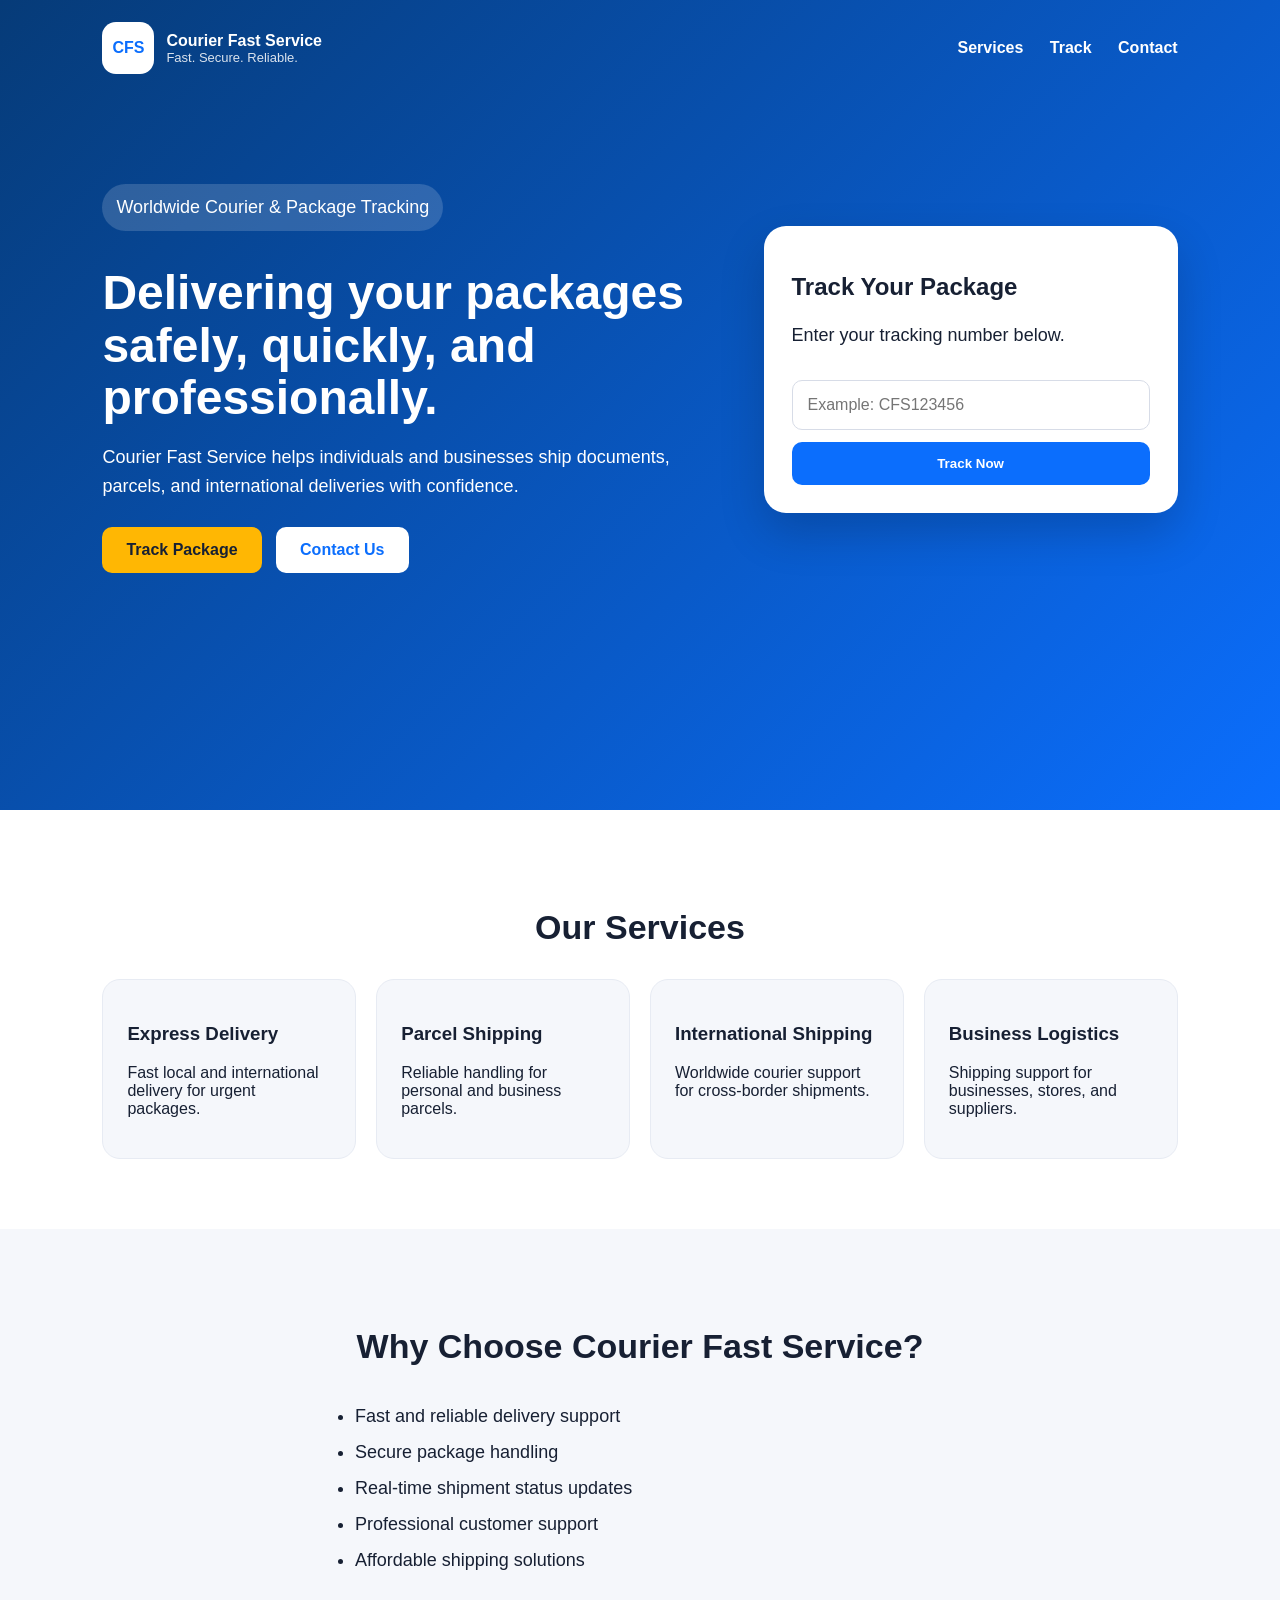
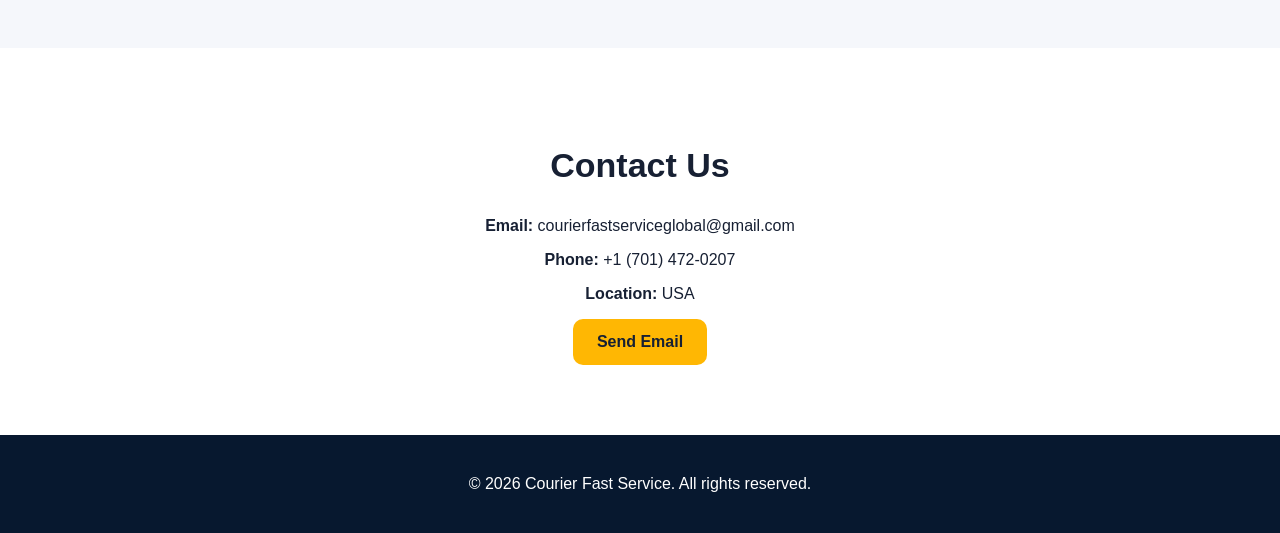
==== index.html @ 18596aa1 "Add files via upload" ====
<!DOCTYPE html>
<html lang="en">
<head>
  <meta charset="UTF-8" />
  <meta name="viewport" content="width=device-width, initial-scale=1.0" />
  <title>Courier Fast Service</title>
  <link rel="stylesheet" href="style.css" />
</head>
<body>
  <header class="header">
    <nav class="nav">
      <div class="brand">
        <div class="logo">CFS</div>
        <div>
          <strong>Courier Fast Service</strong>
          <span>Fast. Secure. Reliable.</span>
        </div>
      </div>
      <div class="nav-links">
        <a href="#services">Services</a>
        <a href="#track">Track</a>
        <a href="#contact">Contact</a>
      </div>
    </nav>

    <section class="hero">
      <div class="hero-text">
        <p class="badge">Worldwide Courier & Package Tracking</p>
        <h1>Delivering your packages safely, quickly, and professionally.</h1>
        <p>Courier Fast Service helps individuals and businesses ship documents, parcels, and international deliveries with confidence.</p>
        <div class="hero-buttons">
          <a href="#track" class="btn primary">Track Package</a>
          <a href="#contact" class="btn secondary">Contact Us</a>
        </div>
      </div>

      <div class="track-card" id="track">
        <h2>Track Your Package</h2>
        <p>Enter your tracking number below.</p>
        <input id="trackingInput" type="text" placeholder="Example: CFS123456" />
        <button onclick="trackPackage()">Track Now</button>
        <div id="trackingResult" class="result"></div>
      </div>
    </section>
  </header>

  <main>
    <section class="section" id="services">
      <h2>Our Services</h2>
      <div class="cards">
        <div class="card"><h3>Express Delivery</h3><p>Fast local and international delivery for urgent packages.</p></div>
        <div class="card"><h3>Parcel Shipping</h3><p>Reliable handling for personal and business parcels.</p></div>
        <div class="card"><h3>International Shipping</h3><p>Worldwide courier support for cross-border shipments.</p></div>
        <div class="card"><h3>Business Logistics</h3><p>Shipping support for businesses, stores, and suppliers.</p></div>
      </div>
    </section>

    <section class="section about">
      <h2>Why Choose Courier Fast Service?</h2>
      <ul>
        <li>Fast and reliable delivery support</li>
        <li>Secure package handling</li>
        <li>Real-time shipment status updates</li>
        <li>Professional customer support</li>
        <li>Affordable shipping solutions</li>
      </ul>
    </section>

    <section class="section contact" id="contact">
      <h2>Contact Us</h2>
      <p><strong>Email:</strong> courierfastserviceglobal@gmail.com</p>
      <p><strong>Phone:</strong> +1 (701) 472-0207</p>
      <p><strong>Location:</strong> USA</p>
      <a class="btn primary" href="mailto:courierfastserviceglobal@gmail.com">Send Email</a>
    </section>
  </main>

  <footer>
    <p>© 2026 Courier Fast Service. All rights reserved.</p>
  </footer>

  <script src="script.js"></script>
</body>
</html>
---- style.css ----
* {
  box-sizing: border-box;
}

body {
  margin: 0;
  font-family: Arial, sans-serif;
  color: #172033;
  background: #f5f7fb;
}

.header {
  background: linear-gradient(135deg, #063b78, #0b6efd);
  color: white;
  min-height: 90vh;
}

.nav {
  display: flex;
  justify-content: space-between;
  align-items: center;
  padding: 22px 8%;
}

.brand {
  display: flex;
  align-items: center;
  gap: 12px;
}

.logo {
  width: 52px;
  height: 52px;
  background: white;
  color: #0b6efd;
  border-radius: 14px;
  display: grid;
  place-items: center;
  font-weight: 900;
}

.brand span {
  display: block;
  font-size: 13px;
  opacity: .85;
}

.nav-links a {
  color: white;
  text-decoration: none;
  margin-left: 22px;
  font-weight: 600;
}

.hero {
  display: grid;
  grid-template-columns: 1.2fr .8fr;
  gap: 40px;
  padding: 70px 8%;
  align-items: center;
}

.badge {
  background: rgba(255,255,255,.16);
  display: inline-block;
  padding: 9px 14px;
  border-radius: 30px;
}

.hero h1 {
  font-size: 48px;
  line-height: 1.1;
  margin: 18px 0;
}

.hero p {
  font-size: 18px;
  line-height: 1.6;
}

.hero-buttons {
  margin-top: 26px;
}

.btn, button {
  display: inline-block;
  padding: 14px 24px;
  border-radius: 10px;
  border: 0;
  text-decoration: none;
  font-weight: 700;
  cursor: pointer;
}

.primary {
  background: #ffb703;
  color: #172033;
}

.secondary {
  background: white;
  color: #0b6efd;
  margin-left: 10px;
}

.track-card {
  background: white;
  color: #172033;
  border-radius: 22px;
  padding: 28px;
  box-shadow: 0 20px 45px rgba(0,0,0,.18);
}

.track-card input {
  width: 100%;
  padding: 15px;
  border: 1px solid #d7dce7;
  border-radius: 10px;
  margin: 12px 0;
  font-size: 16px;
}

.track-card button {
  width: 100%;
  background: #0b6efd;
  color: white;
}

.result {
  margin-top: 15px;
  padding: 14px;
  border-radius: 10px;
  background: #eef5ff;
  display: none;
}

.section {
  padding: 70px 8%;
  background: white;
}

.section:nth-child(even) {
  background: #f5f7fb;
}

.section h2 {
  font-size: 34px;
  text-align: center;
  margin-bottom: 32px;
}

.cards {
  display: grid;
  grid-template-columns: repeat(4, 1fr);
  gap: 20px;
}

.card {
  background: #f5f7fb;
  padding: 24px;
  border-radius: 18px;
  border: 1px solid #e7ebf3;
}

.about ul {
  max-width: 650px;
  margin: auto;
  line-height: 2;
  font-size: 18px;
}

.contact {
  text-align: center;
}

footer {
  background: #07182f;
  color: white;
  text-align: center;
  padding: 24px;
}

@media (max-width: 800px) {
  .nav, .hero {
    display: block;
  }

  .nav-links {
    margin-top: 15px;
  }

  .nav-links a {
    margin-left: 0;
    margin-right: 12px;
  }

  .hero h1 {
    font-size: 34px;
  }

  .track-card {
    margin-top: 30px;
  }

  .cards {
    grid-template-columns: 1fr;
  }

  .secondary {
    margin-left: 0;
    margin-top: 10px;
  }
}
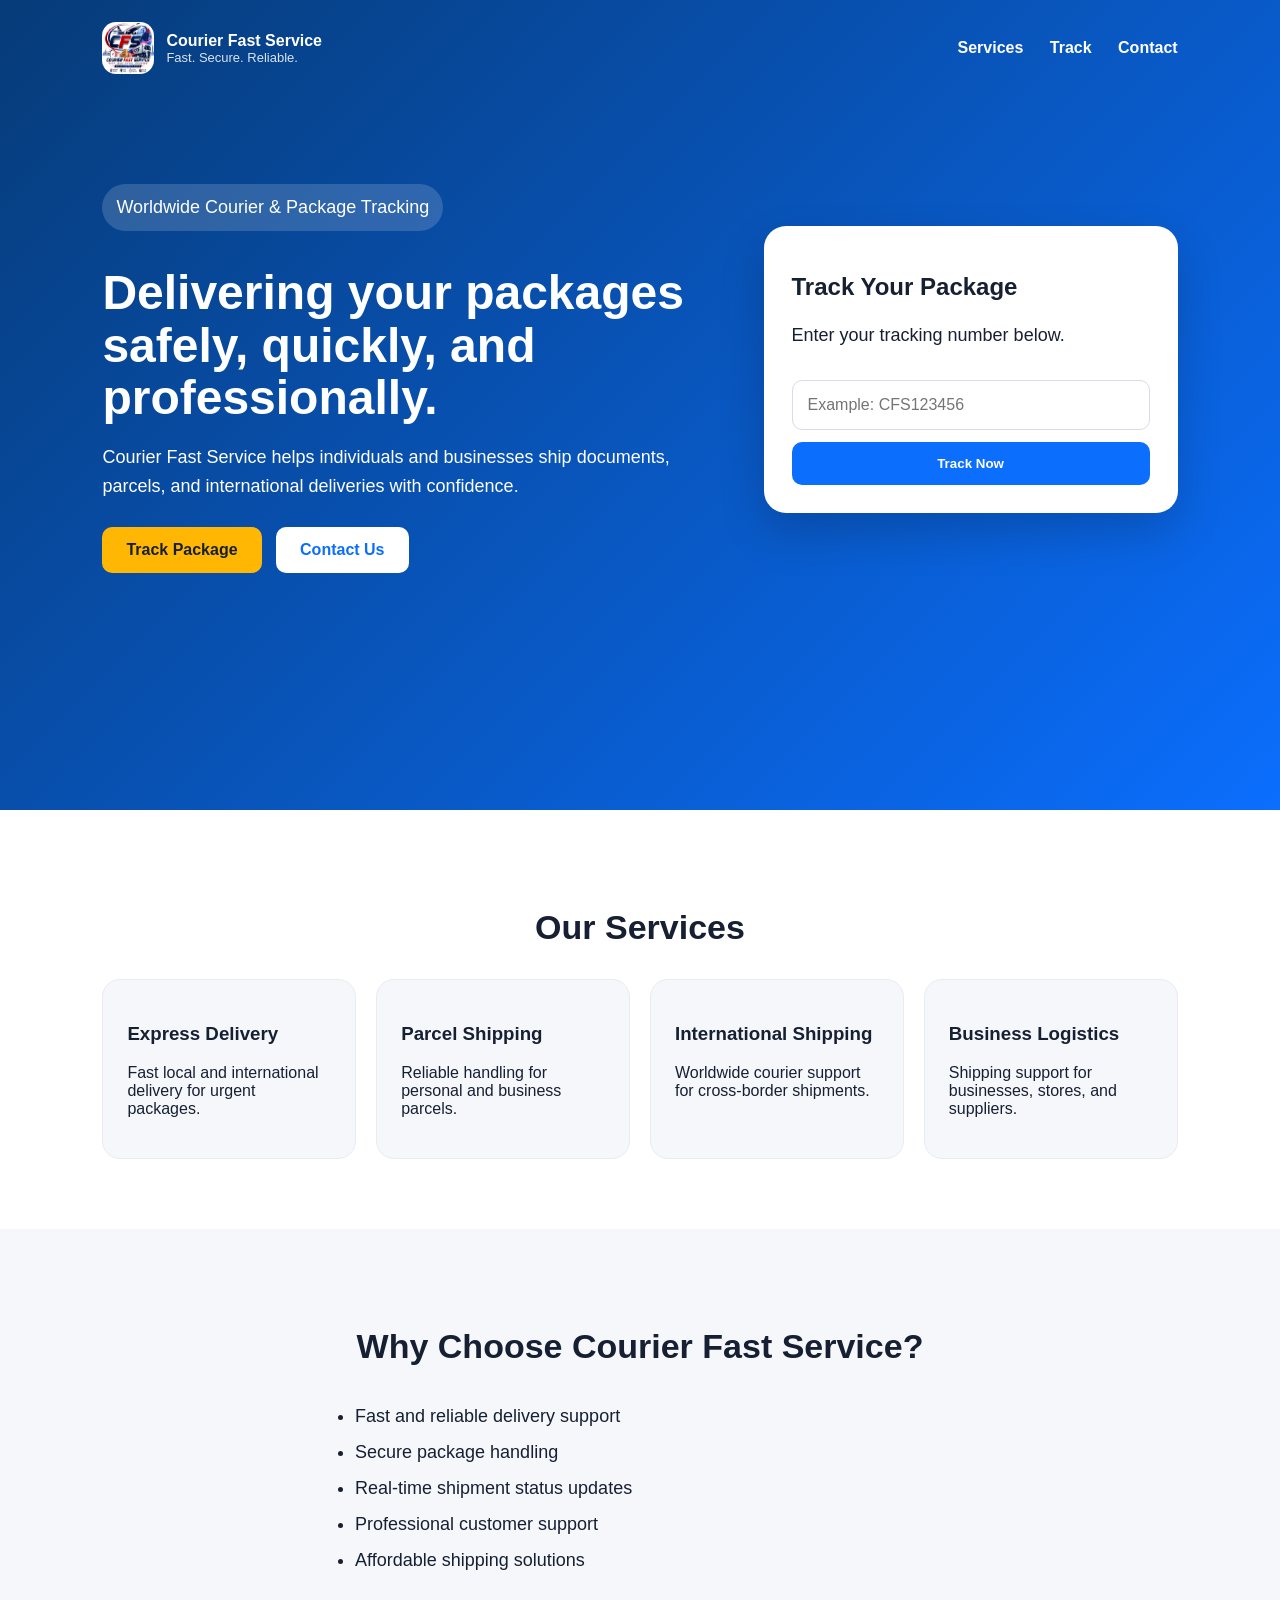
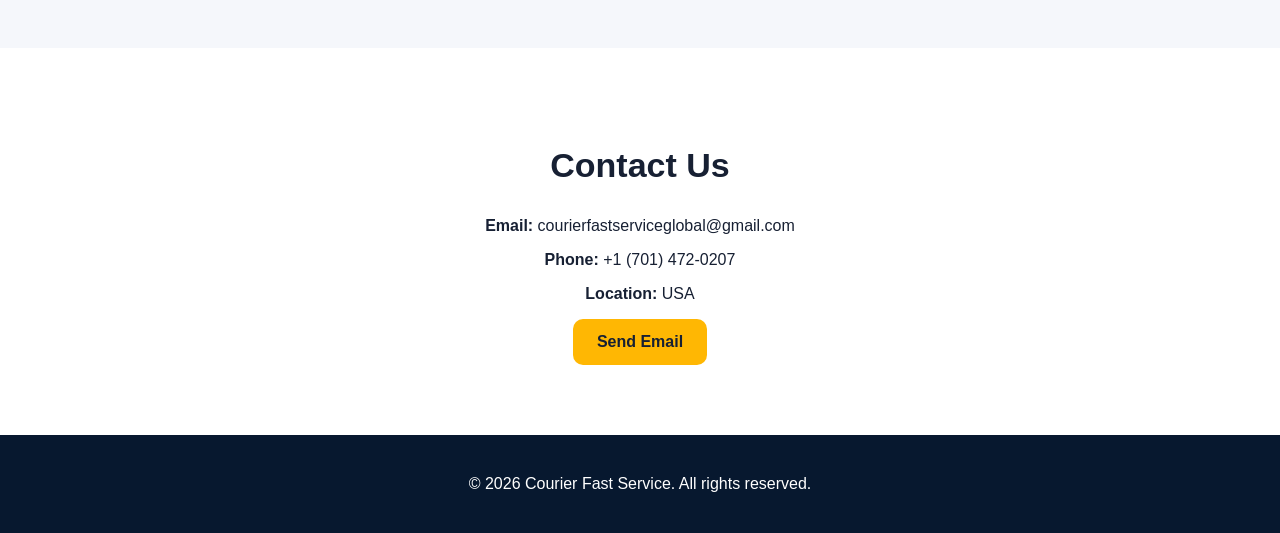
==== commit ad3a56b5: "Update index.html" ====
--- a/index.html
+++ b/index.html
@@ -10,7 +10,7 @@
   <header class="header">
     <nav class="nav">
       <div class="brand">
-        <div class="logo">CFS</div>
+        <img src="IMG-20260707-WA0000.jpg" alt="Courier Fast Service" class="logo">
         <div>
           <strong>Courier Fast Service</strong>
           <span>Fast. Secure. Reliable.</span>
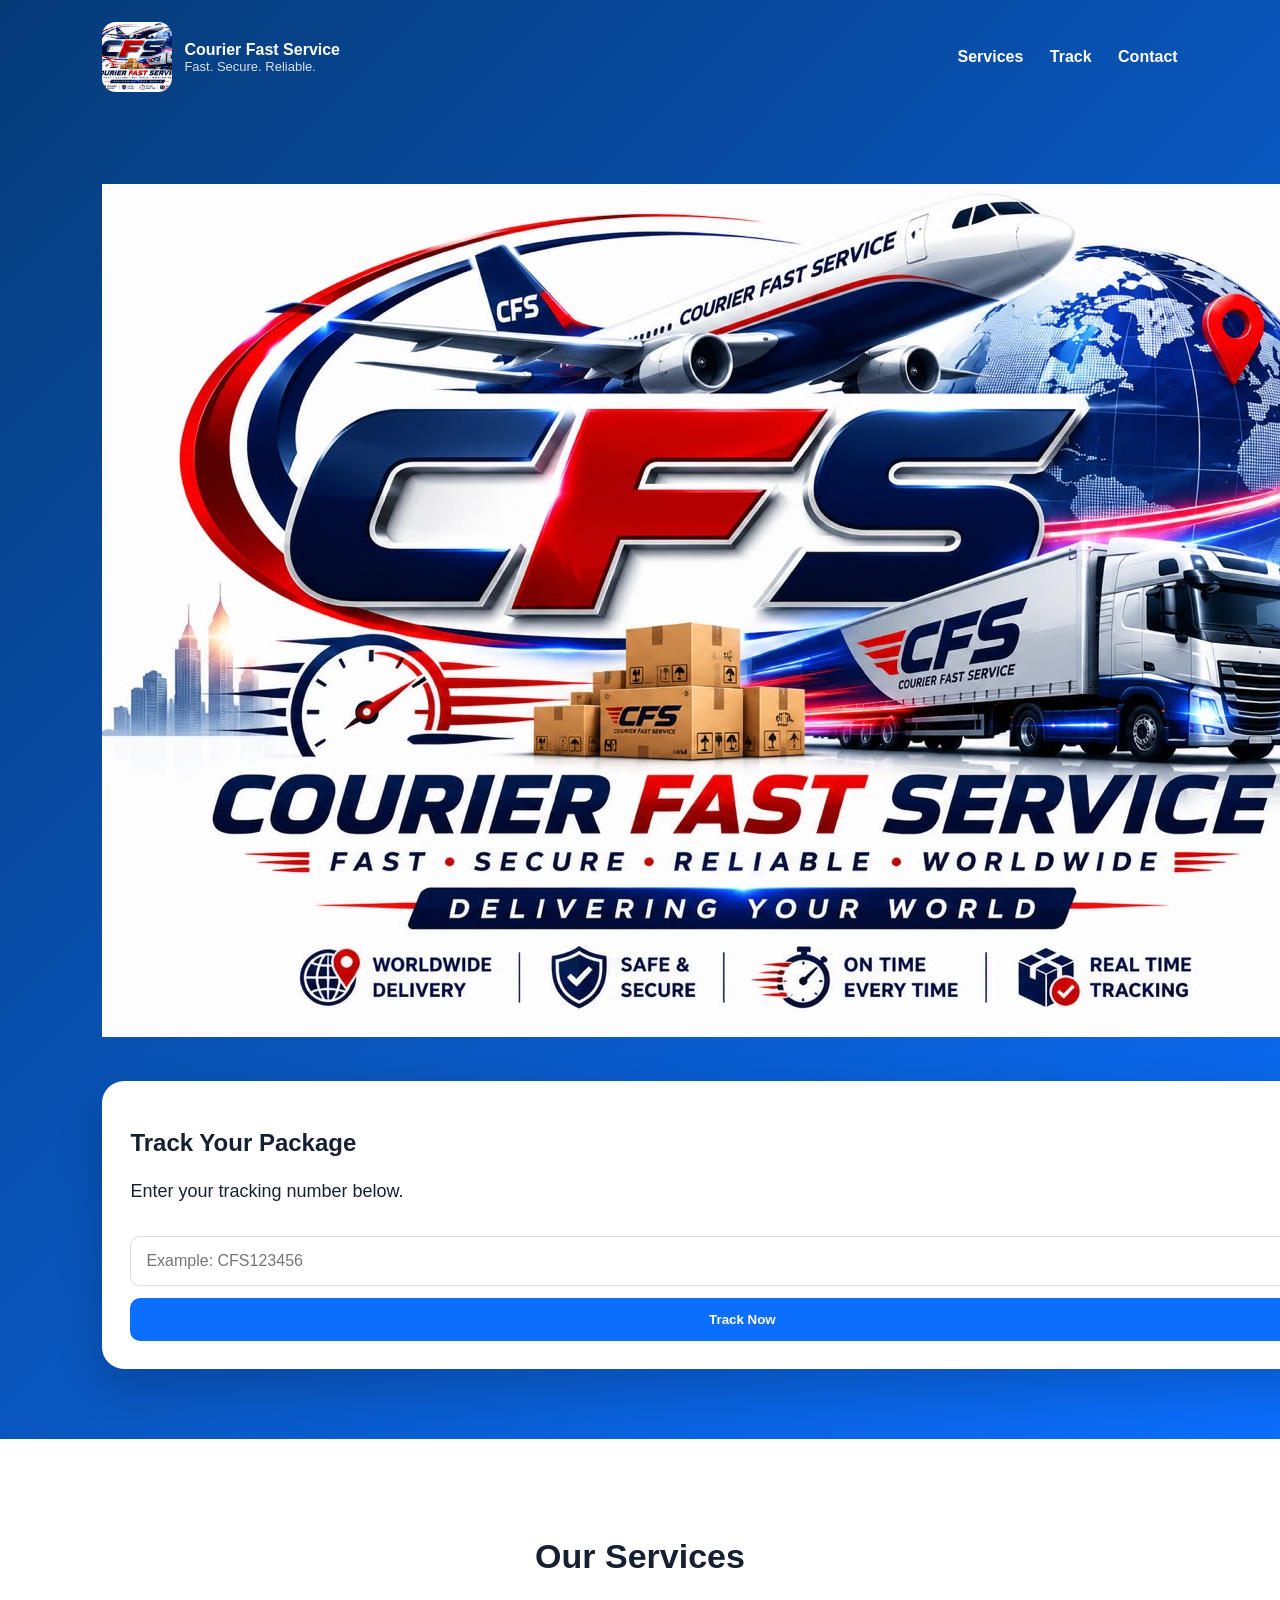
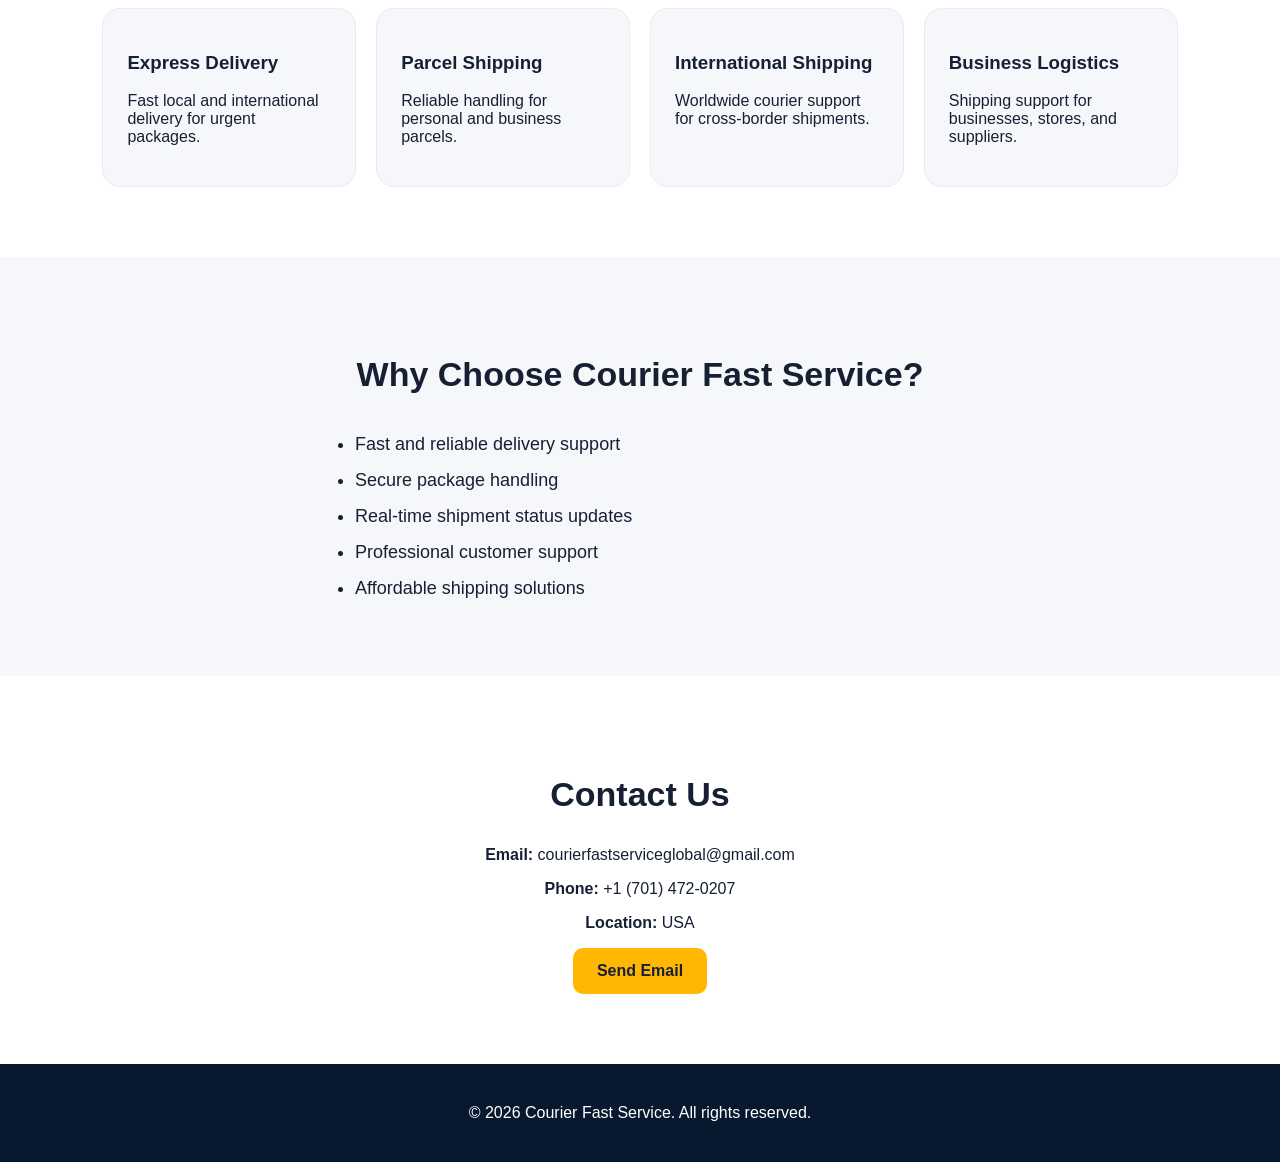
==== commit f5bde1b3: "Update index.html" ====
--- a/index.html
+++ b/index.html
@@ -24,6 +24,9 @@
     </nav>
 
     <section class="hero">
+      <div class="hero-image">
+        <img src="IMG-20260707-WA0000.jpg" alt="Courier Fast Service Banner">
+    </div>
       <div class="hero-text">
         <p class="badge">Worldwide Courier & Package Tracking</p>
         <h1>Delivering your packages safely, quickly, and professionally.</h1>
--- a/style.css
+++ b/style.css
@@ -29,15 +29,14 @@
 }
 
 .logo {
-  width: 52px;
-  height: 52px;
-  background: white;
-  color: #0b6efd;
+  width: 70px;
+  height: 70px;
   border-radius: 14px;
-  display: grid;
-  place-items: center;
-  font-weight: 900;
-}
+  object-fit: cover;
+  background: white;
+}
+  
+  
 
 .brand span {
   display: block;
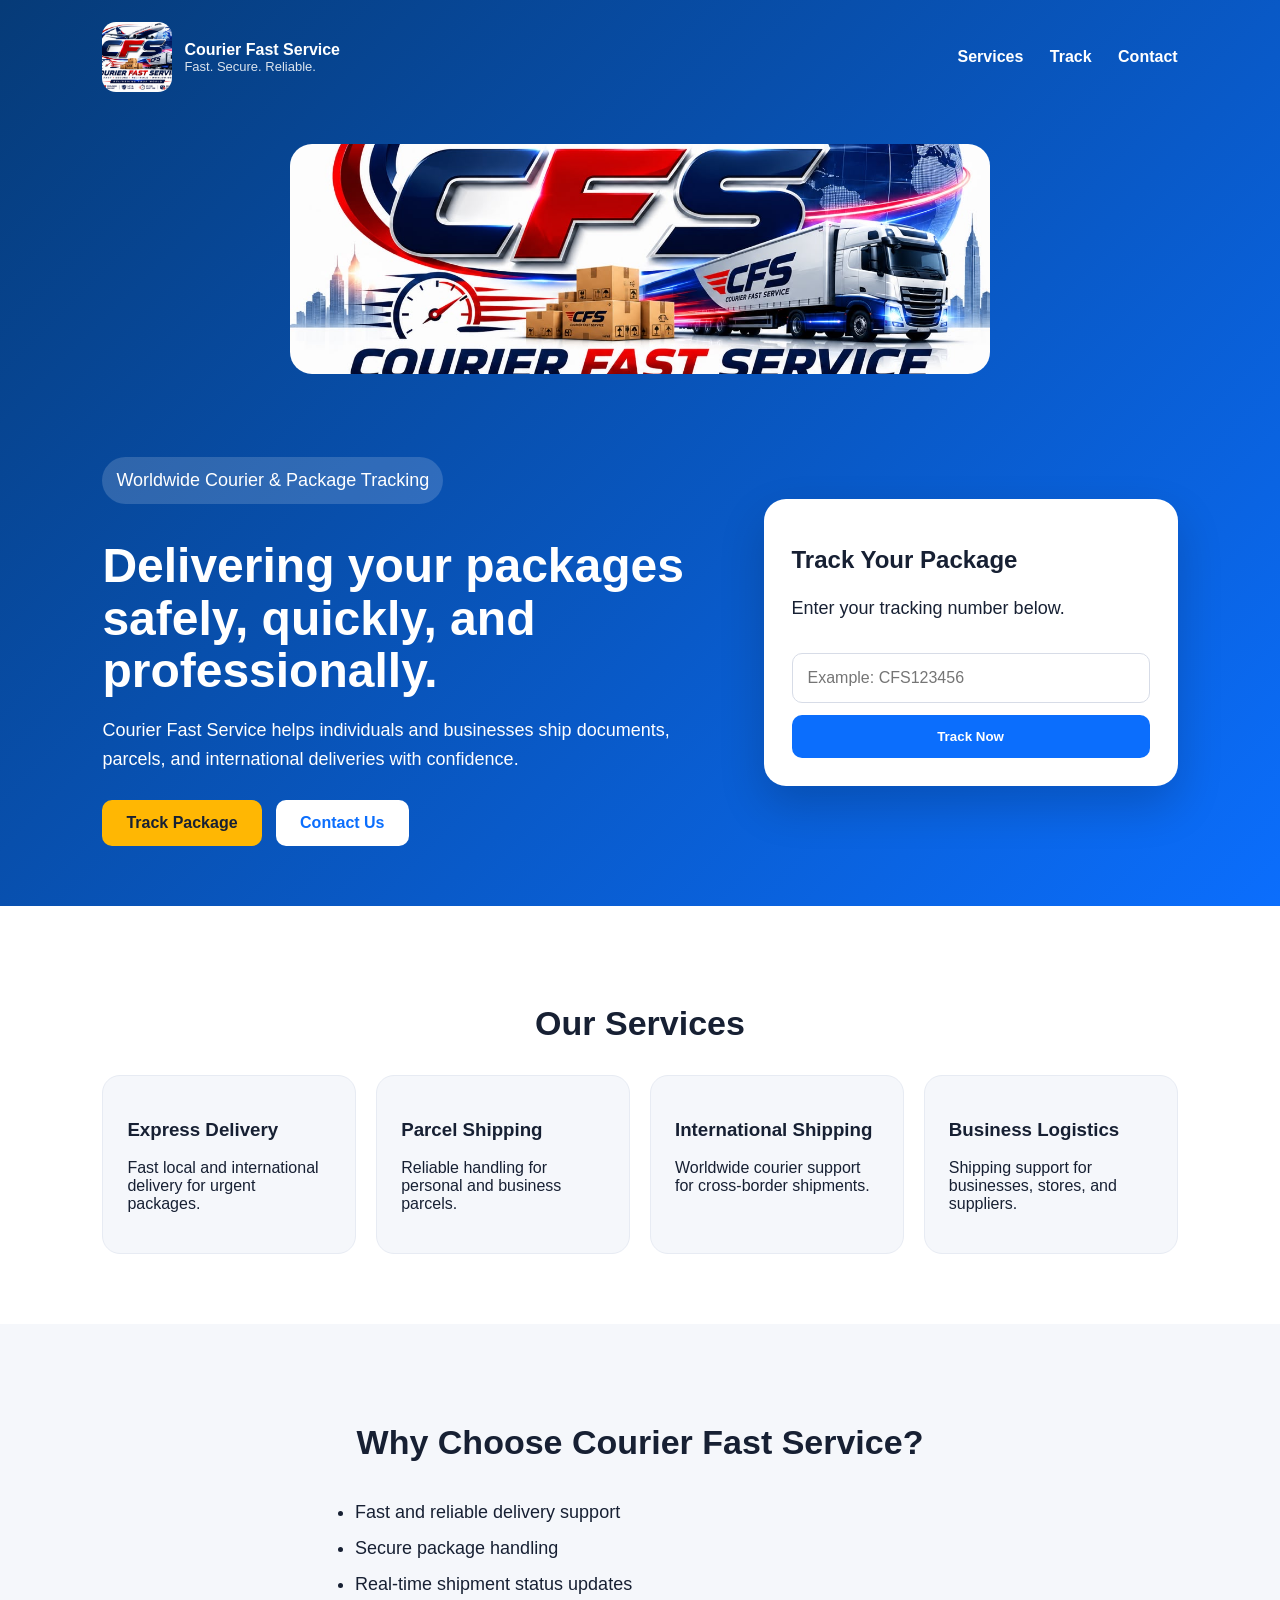
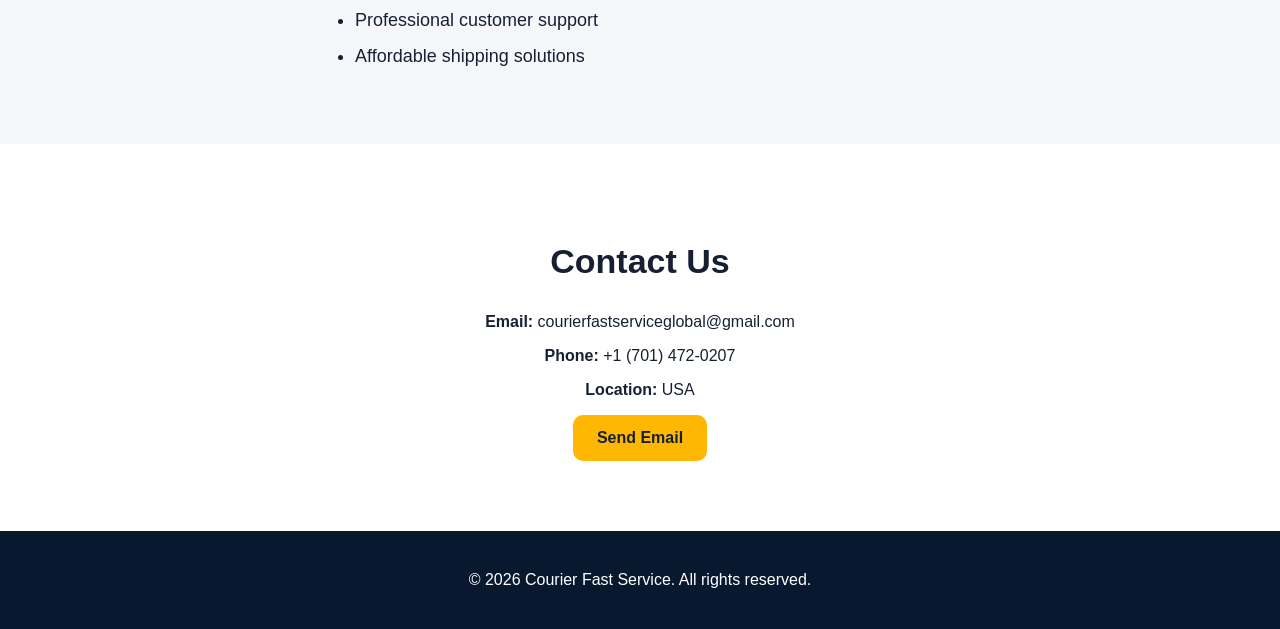
==== commit 59c1c47e: "Fix tracking system" ====
--- a/index.html
+++ b/index.html
@@ -82,6 +82,6 @@
     <p>© 2026 Courier Fast Service. All rights reserved.</p>
   </footer>
 
-  <script src="script.js"></script>
+  <script src="script.js?v=2"></script>
 </body>
 </html>
--- a/style.css
+++ b/style.css
@@ -55,7 +55,7 @@
   display: grid;
   grid-template-columns: 1.2fr .8fr;
   gap: 40px;
-  padding: 70px 8%;
+  padding: 30px 8% 60px;
   align-items: center;
 }
 
@@ -210,3 +210,17 @@
     margin-top: 10px;
   }
 }
+.hero-image img {
+    width: 100%;
+    max-width: 700px;
+    height: 230px;
+    object-fit: cover;
+    border-radius: 22px;
+    display: block;
+    margin: 0 auto 25px;
+  }
+.hero-image {
+  grid-column: 1 / -1;
+  width: 100%;
+  overflow: hidden;
+      }
